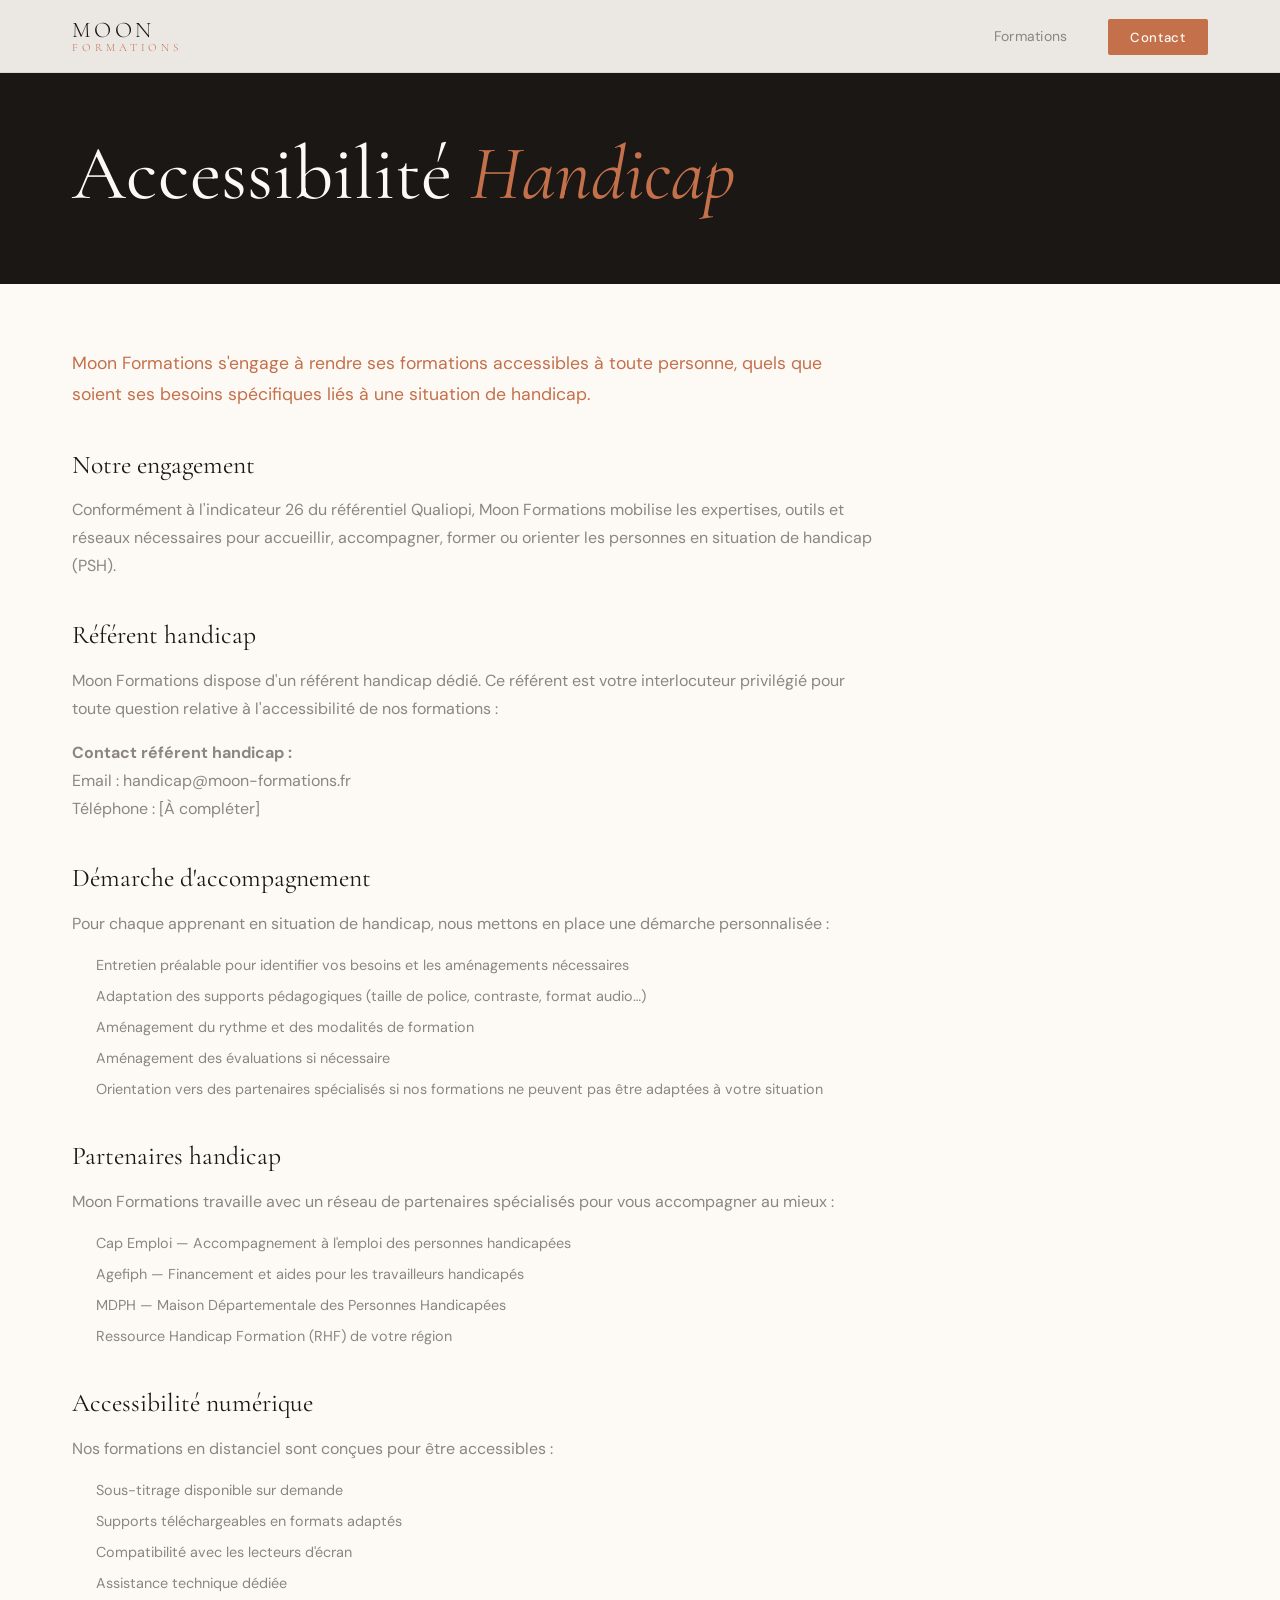
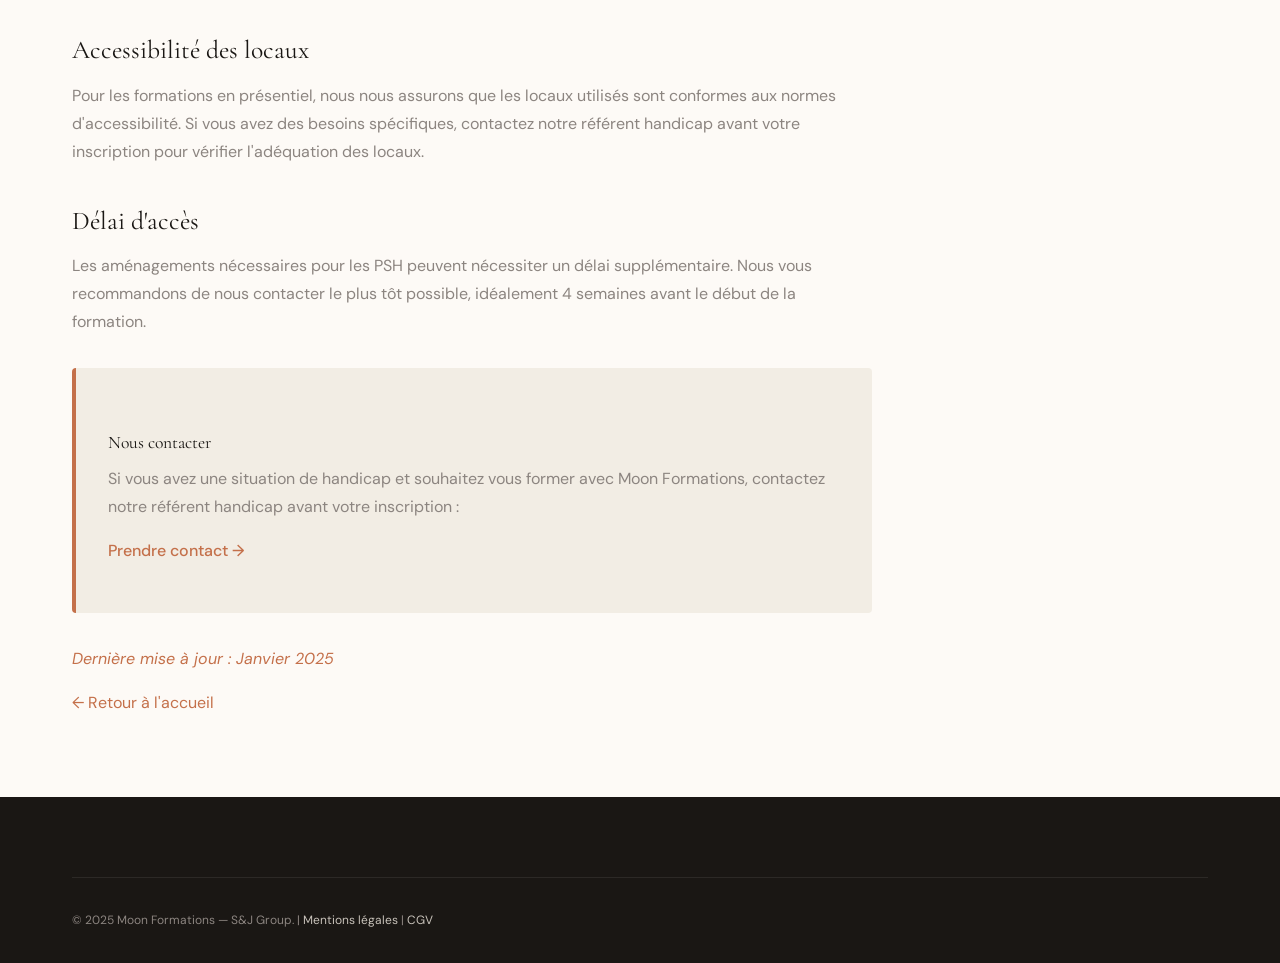
==== accessibilite.html @ 765ee3ae "Add files via upload" ====
<!DOCTYPE html>
<html lang="fr">
<head>
  <meta charset="UTF-8">
  <meta name="viewport" content="width=device-width, initial-scale=1.0">
  <title>Accessibilité Handicap — Moon Formations</title>
  <link rel="preconnect" href="https://fonts.googleapis.com">
  <link rel="preconnect" href="https://fonts.gstatic.com" crossorigin>
  <link href="https://fonts.googleapis.com/css2?family=Cormorant+Garamond:ital,wght@0,300;0,400;0,500;0,600;1,300;1,400&family=DM+Sans:wght@300;400;500&display=swap" rel="stylesheet">
  <link rel="stylesheet" href="styles.css">
</head>
<body>
  <nav class="navbar" id="navbar">
    <div class="nav-container">
      <a href="index.html" class="nav-logo"><span class="logo-moon">MOON</span><span class="logo-formations">FORMATIONS</span></a>
      <ul class="nav-menu"><li><a href="catalogue.html" class="nav-link">Formations</a></li><li><a href="contact.html" class="nav-cta">Contact</a></li></ul>
    </div>
  </nav>
  <section class="legal-hero"><div class="container"><h1 style="color:var(--blanc);">Accessibilité <em>Handicap</em></h1></div></section>
  <div class="container"><div class="legal-content">
    <p style="font-size:1.1rem; color:var(--terracotta); margin-bottom:2rem;">Moon Formations s'engage à rendre ses formations accessibles à toute personne, quels que soient ses besoins spécifiques liés à une situation de handicap.</p>

    <h2>Notre engagement</h2>
    <p>Conformément à l'indicateur 26 du référentiel Qualiopi, Moon Formations mobilise les expertises, outils et réseaux nécessaires pour accueillir, accompagner, former ou orienter les personnes en situation de handicap (PSH).</p>

    <h2>Référent handicap</h2>
    <p>Moon Formations dispose d'un référent handicap dédié. Ce référent est votre interlocuteur privilégié pour toute question relative à l'accessibilité de nos formations :</p>
    <p><strong>Contact référent handicap :</strong><br>Email : handicap@moon-formations.fr<br>Téléphone : [À compléter]</p>

    <h2>Démarche d'accompagnement</h2>
    <p>Pour chaque apprenant en situation de handicap, nous mettons en place une démarche personnalisée :</p>
    <ul>
      <li>Entretien préalable pour identifier vos besoins et les aménagements nécessaires</li>
      <li>Adaptation des supports pédagogiques (taille de police, contraste, format audio…)</li>
      <li>Aménagement du rythme et des modalités de formation</li>
      <li>Aménagement des évaluations si nécessaire</li>
      <li>Orientation vers des partenaires spécialisés si nos formations ne peuvent pas être adaptées à votre situation</li>
    </ul>

    <h2>Partenaires handicap</h2>
    <p>Moon Formations travaille avec un réseau de partenaires spécialisés pour vous accompagner au mieux :</p>
    <ul>
      <li>Cap Emploi — Accompagnement à l'emploi des personnes handicapées</li>
      <li>Agefiph — Financement et aides pour les travailleurs handicapés</li>
      <li>MDPH — Maison Départementale des Personnes Handicapées</li>
      <li>Ressource Handicap Formation (RHF) de votre région</li>
    </ul>

    <h2>Accessibilité numérique</h2>
    <p>Nos formations en distanciel sont conçues pour être accessibles :</p>
    <ul>
      <li>Sous-titrage disponible sur demande</li>
      <li>Supports téléchargeables en formats adaptés</li>
      <li>Compatibilité avec les lecteurs d'écran</li>
      <li>Assistance technique dédiée</li>
    </ul>

    <h2>Accessibilité des locaux</h2>
    <p>Pour les formations en présentiel, nous nous assurons que les locaux utilisés sont conformes aux normes d'accessibilité. Si vous avez des besoins spécifiques, contactez notre référent handicap avant votre inscription pour vérifier l'adéquation des locaux.</p>

    <h2>Délai d'accès</h2>
    <p>Les aménagements nécessaires pour les PSH peuvent nécessiter un délai supplémentaire. Nous vous recommandons de nous contacter le plus tôt possible, idéalement 4 semaines avant le début de la formation.</p>

    <div style="background:var(--beige); padding:2rem; border-radius:4px; margin-top:2rem; border-left:4px solid var(--terracotta);">
      <h3 style="font-size:1.1rem; margin-bottom:0.75rem;">Nous contacter</h3>
      <p>Si vous avez une situation de handicap et souhaitez vous former avec Moon Formations, contactez notre référent handicap avant votre inscription :</p>
      <p style="margin-top:1rem;"><a href="contact.html" style="color:var(--terracotta); font-weight:500;">Prendre contact →</a></p>
    </div>

    <p style="margin-top:2rem;"><em>Dernière mise à jour : Janvier 2025</em></p>
    <p><a href="index.html" style="color:var(--terracotta)">← Retour à l'accueil</a></p>
  </div></div>
  <footer class="footer"><div class="container"><div class="footer-bottom"><p>© 2025 Moon Formations — S&J Group. | <a href="mentions-legales.html" style="color:var(--gris-light)">Mentions légales</a> | <a href="cgv.html" style="color:var(--gris-light)">CGV</a></p></div></div></footer>
  <script src="script.js"></script>
</body>
</html>
---- styles.css ----
/* =============================================
   MOON FORMATIONS — STYLESHEET
   Aesthetic: Japandi Premium · Terracotta × Beige × Noir
   ============================================= */

:root {
  --terracotta: #C4704A;
  --terracotta-light: #D68B68;
  --terracotta-dark: #A85835;
  --beige: #F2EDE4;
  --beige-warm: #EDE5D8;
  --beige-dark: #D9CFBE;
  --noir: #1A1714;
  --noir-soft: #2D2926;
  --blanc: #FDFAF6;
  --gris: #8C8580;
  --gris-light: #C8C2BA;

  --font-display: 'Cormorant Garamond', Georgia, serif;
  --font-body: 'DM Sans', system-ui, sans-serif;

  --radius: 2px;
  --radius-lg: 4px;
  --transition: 0.3s cubic-bezier(0.4, 0, 0.2, 1);
  --shadow: 0 4px 24px rgba(26,23,20,0.08);
  --shadow-hover: 0 12px 40px rgba(26,23,20,0.16);
}

/* RESET */
*, *::before, *::after { box-sizing: border-box; margin: 0; padding: 0; }
html { scroll-behavior: smooth; font-size: 16px; }
body {
  font-family: var(--font-body);
  background: var(--blanc);
  color: var(--noir);
  line-height: 1.6;
  -webkit-font-smoothing: antialiased;
}
img { max-width: 100%; display: block; }
a { color: inherit; text-decoration: none; }
ul { list-style: none; }

/* TYPOGRAPHY */
h1, h2, h3, h4, h5 {
  font-family: var(--font-display);
  font-weight: 400;
  line-height: 1.2;
}
h1 { font-size: clamp(3rem, 6vw, 5.5rem); }
h2 { font-size: clamp(2.2rem, 4vw, 3.5rem); }
h3 { font-size: clamp(1.3rem, 2.5vw, 1.8rem); }
em { font-style: italic; color: var(--terracotta); }
p { color: var(--gris); line-height: 1.75; }

/* LAYOUT */
.container { max-width: 1200px; margin: 0 auto; padding: 0 2rem; }
.section { padding: 6rem 0; }
.section-dark { background: var(--noir); }
.section-dark p, .section-dark .stat-label, .section-dark .trust-label { color: var(--gris-light); }
.section-warm { background: var(--beige); }

/* SECTION HEADER */
.section-header { text-align: center; margin-bottom: 4rem; }
.section-header.light h2 { color: var(--blanc); }
.section-header.light .section-tag { color: var(--terracotta-light); border-color: var(--terracotta-dark); }
.section-header.light p { color: var(--gris-light); }
.section-tag {
  display: inline-block;
  font-family: var(--font-body);
  font-size: 0.75rem;
  font-weight: 500;
  letter-spacing: 0.15em;
  text-transform: uppercase;
  color: var(--terracotta);
  border: 1px solid var(--terracotta);
  padding: 0.3rem 0.8rem;
  margin-bottom: 1.2rem;
  border-radius: var(--radius);
}
.section-header h2 { margin-bottom: 1rem; }
.section-header p { max-width: 600px; margin: 0 auto; font-size: 1.1rem; }

/* BUTTONS */
.btn {
  display: inline-flex; align-items: center; gap: 0.5rem;
  font-family: var(--font-body); font-size: 0.9rem; font-weight: 500;
  letter-spacing: 0.05em; padding: 0.85rem 2rem;
  border-radius: var(--radius); cursor: pointer;
  transition: var(--transition); border: 1px solid transparent;
  text-decoration: none;
}
.btn-primary {
  background: var(--terracotta); color: var(--blanc);
  border-color: var(--terracotta);
}
.btn-primary:hover { background: var(--terracotta-dark); border-color: var(--terracotta-dark); transform: translateY(-1px); box-shadow: var(--shadow-hover); }
.btn-secondary {
  background: transparent; color: var(--noir);
  border-color: var(--noir);
}
.btn-secondary:hover { background: var(--noir); color: var(--blanc); }
.btn-outline-light {
  background: transparent; color: var(--blanc);
  border-color: rgba(255,255,255,0.4);
}
.btn-outline-light:hover { background: var(--blanc); color: var(--noir); }
.btn-ghost {
  background: transparent; color: var(--blanc);
  border-color: rgba(255,255,255,0.3);
}
.btn-ghost:hover { border-color: var(--blanc); }
.btn-lg { padding: 1.1rem 2.5rem; font-size: 1rem; }

/* ===== NAVBAR ===== */
.navbar {
  position: fixed; top: 0; left: 0; right: 0; z-index: 1000;
  background: rgba(253,250,246,0.92); backdrop-filter: blur(12px);
  border-bottom: 1px solid rgba(26,23,20,0.08);
  transition: var(--transition);
}
.navbar.scrolled { box-shadow: var(--shadow); }
.nav-container {
  max-width: 1200px; margin: 0 auto; padding: 0 2rem;
  display: flex; align-items: center; justify-content: space-between;
  height: 72px;
}
.nav-logo { display: flex; flex-direction: column; line-height: 1.1; }
.logo-moon { font-family: var(--font-display); font-size: 1.4rem; font-weight: 300; letter-spacing: 0.15em; color: var(--noir); }
.logo-formations { font-family: var(--font-display); font-size: 0.7rem; font-weight: 300; letter-spacing: 0.35em; color: var(--terracotta); }
.logo-group { font-size: 0.6rem; letter-spacing: 0.2em; color: var(--gris); margin-top: 1px; }
.nav-menu { display: flex; align-items: center; gap: 2.5rem; }
.nav-link { font-size: 0.875rem; font-weight: 400; color: var(--gris); transition: var(--transition); letter-spacing: 0.02em; }
.nav-link:hover { color: var(--noir); }
.nav-cta {
  font-size: 0.825rem; font-weight: 500; letter-spacing: 0.05em;
  padding: 0.6rem 1.4rem; background: var(--terracotta);
  color: var(--blanc) !important; border-radius: var(--radius); transition: var(--transition);
}
.nav-cta:hover { background: var(--terracotta-dark); }
.nav-toggle { display: none; flex-direction: column; gap: 5px; background: none; border: none; cursor: pointer; padding: 4px; }
.nav-toggle span { width: 22px; height: 1.5px; background: var(--noir); transition: var(--transition); display: block; }

/* ===== HERO ===== */
.hero {
  min-height: 100vh; display: flex; align-items: center;
  padding-top: 72px; position: relative; overflow: hidden;
  background: var(--blanc);
}
.hero-bg { position: absolute; inset: 0; overflow: hidden; }
.hero-grain {
  position: absolute; inset: 0;
  background-image: url("data:image/svg+xml,%3Csvg viewBox='0 0 256 256' xmlns='http://www.w3.org/2000/svg'%3E%3Cfilter id='noise'%3E%3CfeTurbulence type='fractalNoise' baseFrequency='0.9' numOctaves='4' stitchTiles='stitch'/%3E%3C/filter%3E%3Crect width='100%25' height='100%25' filter='url(%23noise)' opacity='0.03'/%3E%3C/svg%3E");
  opacity: 0.4;
}
.hero-circle {
  position: absolute; border-radius: 50%;
  background: radial-gradient(circle, rgba(196,112,74,0.08) 0%, transparent 70%);
}
.hero-circle-1 { width: 600px; height: 600px; right: -100px; top: -100px; }
.hero-circle-2 { width: 400px; height: 400px; left: -150px; bottom: 0; }
.hero > .container, .hero-content { position: relative; z-index: 1; }
.hero {
  display: grid; grid-template-columns: 1fr 1fr;
  gap: 4rem; align-items: center;
  max-width: 1200px; margin: 0 auto; padding: 8rem 2rem 5rem;
}
.hero-badge {
  display: inline-flex; align-items: center; gap: 0.6rem;
  font-size: 0.8rem; color: var(--gris); letter-spacing: 0.05em;
  margin-bottom: 1.5rem;
}
.badge-dot { width: 6px; height: 6px; background: var(--terracotta); border-radius: 50%; flex-shrink: 0; }
.hero-title { margin-bottom: 1.5rem; }
.hero-subtitle { font-size: 1.1rem; max-width: 480px; margin-bottom: 2.5rem; }
.hero-actions { display: flex; gap: 1rem; flex-wrap: wrap; margin-bottom: 3rem; }
.hero-stats { display: flex; align-items: center; gap: 2rem; }
.stat-number { display: block; font-family: var(--font-display); font-size: 2rem; color: var(--noir); }
.stat-label { font-size: 0.75rem; color: var(--gris); letter-spacing: 0.05em; }
.stat-divider { width: 1px; height: 40px; background: var(--beige-dark); }
.hero-visual { position: relative; display: flex; justify-content: center; }
.hero-card-stack { position: relative; width: 360px; height: 360px; }
.hcard {
  position: absolute; background: var(--blanc);
  border: 1px solid var(--beige-dark); border-radius: 8px;
  padding: 1.5rem; display: flex; align-items: center; gap: 1rem;
  box-shadow: var(--shadow); width: 280px;
  transition: var(--transition);
}
.hcard:hover { box-shadow: var(--shadow-hover); transform: translateY(-2px); }
.hcard-1 { top: 0; left: 20px; transform: rotate(-2deg); }
.hcard-2 { top: 110px; left: 60px; z-index: 2; transform: rotate(0.5deg); }
.hcard-3 { top: 220px; left: 30px; transform: rotate(1.5deg); }
.hcard-icon { font-size: 1.8rem; color: var(--terracotta); flex-shrink: 0; width: 40px; text-align: center; }
.hcard-text strong { display: block; font-size: 0.9rem; color: var(--noir); margin-bottom: 0.2rem; }
.hcard-text span { font-size: 0.75rem; color: var(--gris); }

/* ===== TRUST BAR ===== */
.trust-bar { background: var(--beige); padding: 1.5rem 0; border-top: 1px solid var(--beige-dark); border-bottom: 1px solid var(--beige-dark); }
.trust-bar .container { display: flex; align-items: center; gap: 2rem; justify-content: space-between; flex-wrap: wrap; }
.trust-label { font-size: 0.75rem; letter-spacing: 0.1em; text-transform: uppercase; color: var(--gris); white-space: nowrap; }
.trust-items { display: flex; gap: 1rem; flex-wrap: wrap; align-items: center; font-size: 0.85rem; color: var(--noir-soft); }
.trust-items span:not([class]) { opacity: 0.3; }
.qualiopi-badge { flex-shrink: 0; }
.qb-inner {
  display: flex; align-items: center; gap: 0.5rem;
  border: 1px solid var(--terracotta); padding: 0.4rem 1rem;
  border-radius: var(--radius); font-size: 0.8rem; color: var(--terracotta);
}
.qb-icon { font-size: 0.6rem; }

/* ===== WHY ===== */
.why-grid { display: grid; grid-template-columns: repeat(auto-fit, minmax(240px, 1fr)); gap: 2rem; }
.why-card {
  padding: 2.5rem; border: 1px solid var(--beige-dark); border-radius: var(--radius-lg);
  background: var(--blanc); transition: var(--transition); position: relative;
}
.why-card:hover { border-color: var(--terracotta); box-shadow: var(--shadow); transform: translateY(-2px); }
.why-number { font-family: var(--font-display); font-size: 3rem; color: var(--beige-dark); line-height: 1; margin-bottom: 1rem; }
.why-card h3 { font-size: 1.2rem; margin-bottom: 0.8rem; color: var(--noir); }
.why-card p { font-size: 0.9rem; }

/* ===== DOMAINS ===== */
.domains-grid { display: grid; grid-template-columns: repeat(auto-fit, minmax(300px, 1fr)); gap: 1.5rem; margin-bottom: 3rem; }
.domain-card {
  padding: 2.5rem; border: 1px solid rgba(255,255,255,0.08);
  border-radius: var(--radius-lg); transition: var(--transition);
  display: block; cursor: pointer;
}
.domain-card:hover { background: rgba(255,255,255,0.05); border-color: var(--terracotta); transform: translateY(-2px); }
.domain-icon { font-size: 2rem; color: var(--terracotta); margin-bottom: 1rem; display: block; }
.domain-card h3 { color: var(--blanc); font-size: 1.3rem; margin-bottom: 0.8rem; }
.domain-card p { color: var(--gris-light); font-size: 0.875rem; margin-bottom: 1rem; }
.domain-count { font-size: 0.75rem; color: var(--terracotta-light); letter-spacing: 0.05em; }
.domains-cta { text-align: center; }

/* ===== FEATURED ===== */
.featured-grid { display: grid; grid-template-columns: repeat(auto-fit, minmax(320px, 1fr)); gap: 1.5rem; }
.featured-card {
  padding: 2rem; border: 1px solid var(--beige-dark); border-radius: var(--radius-lg);
  background: var(--blanc); transition: var(--transition);
  display: flex; flex-direction: column; gap: 0.75rem;
}
.featured-card:hover { border-color: var(--terracotta); box-shadow: var(--shadow-hover); transform: translateY(-2px); }
.fc-tag { font-size: 0.7rem; letter-spacing: 0.12em; text-transform: uppercase; color: var(--terracotta); font-weight: 500; }
.featured-card h3 { font-size: 1.25rem; color: var(--noir); }
.featured-card p { font-size: 0.875rem; flex: 1; }
.fc-meta { display: flex; gap: 1rem; font-size: 0.75rem; color: var(--gris); }
.fc-meta span::before { content: '· '; color: var(--beige-dark); }
.fc-meta span:first-child::before { content: ''; }
.fc-link { font-size: 0.85rem; color: var(--terracotta); font-weight: 500; transition: var(--transition); }
.fc-link:hover { color: var(--terracotta-dark); }

/* ===== FUNDING ===== */
.funding-inner { display: grid; grid-template-columns: 1fr 1fr; gap: 5rem; align-items: center; }
.funding-text .section-tag { margin-bottom: 1rem; }
.funding-text h2 { margin-bottom: 1.5rem; }
.funding-text p { margin-bottom: 2rem; }
.funding-list { margin-bottom: 2.5rem; display: flex; flex-direction: column; gap: 0.8rem; }
.funding-list li { display: flex; align-items: center; gap: 0.8rem; font-size: 0.9rem; color: var(--noir); }
.fl-check { color: var(--terracotta); font-weight: 700; flex-shrink: 0; }
.funding-visual { display: flex; flex-direction: column; gap: 1rem; }
.fv-card {
  padding: 1.5rem 2rem; border: 1px solid var(--beige-dark);
  border-radius: var(--radius-lg); background: var(--blanc);
  display: grid; grid-template-columns: 64px 1fr;
  align-items: center; gap: 1.5rem; transition: var(--transition);
}
.fv-card:hover { border-color: var(--terracotta); box-shadow: var(--shadow); }
.fv-logo {
  font-family: var(--font-display); font-size: 1.1rem; font-weight: 600;
  color: var(--terracotta); border: 2px solid var(--terracotta);
  border-radius: 4px; padding: 0.4rem 0.6rem; text-align: center;
  letter-spacing: 0.05em;
}
.fv-card p { font-size: 0.875rem; color: var(--noir); margin-bottom: 0.2rem; }
.fv-card span { font-size: 0.75rem; color: var(--gris); }

/* ===== INDICATORS ===== */
.indicators-grid { display: grid; grid-template-columns: repeat(auto-fit, minmax(220px, 1fr)); gap: 2rem; }
.indicator-card {
  padding: 2.5rem; text-align: center; border: 1px solid var(--beige-dark);
  border-radius: var(--radius-lg); background: var(--blanc); transition: var(--transition);
}
.indicator-card:hover { border-color: var(--terracotta); box-shadow: var(--shadow); }
.ic-number { font-family: var(--font-display); font-size: 3.5rem; color: var(--terracotta); line-height: 1; margin-bottom: 0.5rem; }
.ic-label { font-size: 0.875rem; color: var(--gris); margin-bottom: 1.5rem; }
.ic-bar { height: 3px; background: var(--beige-dark); border-radius: 2px; overflow: hidden; }
.ic-fill { height: 100%; background: var(--terracotta); border-radius: 2px; transition: width 1.5s ease; }

/* ===== TESTIMONIALS ===== */
.testimonials-grid { display: grid; grid-template-columns: repeat(auto-fit, minmax(300px, 1fr)); gap: 1.5rem; }
.testi-card {
  padding: 2.5rem; border: 1px solid rgba(255,255,255,0.08);
  border-radius: var(--radius-lg); position: relative;
  transition: var(--transition);
}
.testi-card:hover { background: rgba(255,255,255,0.03); border-color: var(--terracotta); }
.testi-quote {
  font-family: var(--font-display); font-size: 4rem; color: var(--terracotta);
  line-height: 1; margin-bottom: 1rem; opacity: 0.6;
}
.testi-card p { color: var(--beige); font-size: 0.95rem; line-height: 1.7; margin-bottom: 2rem; }
.testi-author { display: flex; align-items: center; gap: 1rem; }
.testi-avatar {
  width: 40px; height: 40px; border-radius: 50%;
  background: var(--terracotta); color: var(--blanc);
  display: flex; align-items: center; justify-content: center;
  font-size: 0.75rem; font-weight: 500; flex-shrink: 0;
}
.testi-author strong { display: block; color: var(--blanc); font-size: 0.875rem; }
.testi-author span { font-size: 0.75rem; color: var(--gris-light); }

/* ===== CTA SECTION ===== */
.cta-section { background: var(--terracotta); padding: 6rem 0; }
.cta-inner { text-align: center; }
.cta-inner h2 { color: var(--blanc); margin-bottom: 1rem; }
.cta-inner em { color: rgba(255,255,255,0.8); }
.cta-inner p { color: rgba(255,255,255,0.75); margin-bottom: 2.5rem; font-size: 1.1rem; }
.cta-actions { display: flex; gap: 1rem; justify-content: center; flex-wrap: wrap; }
.cta-actions .btn-primary { background: var(--blanc); color: var(--terracotta); border-color: var(--blanc); }
.cta-actions .btn-primary:hover { background: var(--beige); }

/* ===== FOOTER ===== */
.footer { background: var(--noir); padding: 5rem 0 2rem; }
.footer-grid { display: grid; grid-template-columns: 2fr 1fr 1fr 1fr; gap: 3rem; margin-bottom: 3rem; }
.footer-brand p { font-size: 0.875rem; color: var(--gris-light); margin: 1rem 0 1.5rem; max-width: 280px; }
.footer-logo { margin-bottom: 0.5rem; }
.footer-logo .logo-moon { color: var(--blanc); }
.footer-qualiopi { font-size: 0.75rem; color: var(--terracotta); letter-spacing: 0.1em; }
.footer-col h4 { color: var(--blanc); font-family: var(--font-body); font-size: 0.8rem; font-weight: 500; letter-spacing: 0.1em; text-transform: uppercase; margin-bottom: 1.5rem; }
.footer-col ul { display: flex; flex-direction: column; gap: 0.75rem; }
.footer-col a { font-size: 0.875rem; color: var(--gris-light); transition: var(--transition); }
.footer-col a:hover { color: var(--terracotta-light); }
.footer-bottom { border-top: 1px solid rgba(255,255,255,0.08); padding-top: 2rem; display: flex; gap: 2rem; flex-wrap: wrap; }
.footer-bottom p { font-size: 0.75rem; color: var(--gris); }

/* =============================================
   CATALOGUE PAGE
   ============================================= */
.catalogue-hero { padding: 8rem 0 4rem; background: var(--noir); }
.catalogue-hero h1 { color: var(--blanc); }
.catalogue-hero p { color: var(--gris-light); max-width: 600px; margin-top: 1rem; }
.catalogue-layout { display: grid; grid-template-columns: 280px 1fr; gap: 3rem; padding: 4rem 0; }
.filters-panel { position: sticky; top: 100px; height: fit-content; }
.filter-group { margin-bottom: 2rem; }
.filter-group h4 { font-family: var(--font-body); font-size: 0.75rem; font-weight: 500; letter-spacing: 0.12em; text-transform: uppercase; color: var(--gris); margin-bottom: 1rem; }
.filter-search {
  width: 100%; padding: 0.75rem 1rem; border: 1px solid var(--beige-dark);
  border-radius: var(--radius); font-family: var(--font-body); font-size: 0.875rem;
  background: var(--blanc); color: var(--noir); outline: none;
  transition: var(--transition);
}
.filter-search:focus { border-color: var(--terracotta); }
.filter-options { display: flex; flex-direction: column; gap: 0.5rem; }
.filter-option {
  display: flex; align-items: center; gap: 0.75rem;
  padding: 0.5rem 0.75rem; border-radius: var(--radius);
  cursor: pointer; transition: var(--transition); font-size: 0.875rem;
}
.filter-option:hover, .filter-option.active { background: var(--beige); color: var(--terracotta); }
.filter-option input { accent-color: var(--terracotta); }
.filter-count { margin-left: auto; font-size: 0.75rem; color: var(--gris); }
.catalogue-header { display: flex; align-items: center; justify-content: space-between; margin-bottom: 2rem; flex-wrap: wrap; gap: 1rem; }
.catalogue-count { font-size: 0.875rem; color: var(--gris); }
.catalogue-sort { padding: 0.6rem 1rem; border: 1px solid var(--beige-dark); border-radius: var(--radius); font-family: var(--font-body); font-size: 0.875rem; background: var(--blanc); outline: none; cursor: pointer; }
.formations-grid { display: grid; grid-template-columns: repeat(auto-fill, minmax(300px, 1fr)); gap: 1.5rem; }
.formation-card {
  border: 1px solid var(--beige-dark); border-radius: var(--radius-lg);
  padding: 2rem; background: var(--blanc); transition: var(--transition);
  display: flex; flex-direction: column; gap: 0.75rem;
  cursor: pointer;
}
.formation-card:hover { border-color: var(--terracotta); box-shadow: var(--shadow-hover); transform: translateY(-2px); }
.formation-card.hidden { display: none; }
.card-category { font-size: 0.7rem; letter-spacing: 0.12em; text-transform: uppercase; color: var(--terracotta); font-weight: 500; }
.card-title { font-family: var(--font-display); font-size: 1.3rem; color: var(--noir); }
.card-description { font-size: 0.85rem; color: var(--gris); flex: 1; }
.card-meta { display: flex; gap: 1rem; font-size: 0.75rem; color: var(--gris); flex-wrap: wrap; }
.card-meta-item { display: flex; align-items: center; gap: 0.3rem; }
.card-actions { display: flex; gap: 0.75rem; margin-top: 0.5rem; }
.card-btn-primary { flex: 1; text-align: center; padding: 0.6rem; background: var(--terracotta); color: var(--blanc); border-radius: var(--radius); font-size: 0.8rem; font-weight: 500; transition: var(--transition); }
.card-btn-primary:hover { background: var(--terracotta-dark); }
.card-btn-secondary { padding: 0.6rem 1rem; border: 1px solid var(--beige-dark); border-radius: var(--radius); font-size: 0.8rem; color: var(--gris); transition: var(--transition); }
.card-btn-secondary:hover { border-color: var(--noir); color: var(--noir); }

/* =============================================
   FORMATION DETAIL PAGE
   ============================================= */
.formation-hero { padding: 8rem 0 4rem; background: var(--noir); }
.formation-breadcrumb { display: flex; gap: 0.5rem; font-size: 0.8rem; color: var(--gris-light); margin-bottom: 1.5rem; }
.formation-breadcrumb a:hover { color: var(--terracotta-light); }
.formation-hero h1 { color: var(--blanc); font-size: clamp(2rem, 4vw, 3rem); margin-bottom: 1rem; }
.formation-hero-meta { display: flex; gap: 2rem; flex-wrap: wrap; margin-top: 1.5rem; }
.fhm-item { display: flex; flex-direction: column; gap: 0.2rem; }
.fhm-label { font-size: 0.7rem; letter-spacing: 0.1em; text-transform: uppercase; color: var(--gris); }
.fhm-value { font-size: 0.95rem; color: var(--blanc); }
.formation-layout { display: grid; grid-template-columns: 1fr 340px; gap: 4rem; padding: 4rem 0; }
.formation-main > * + * { margin-top: 3rem; }
.formation-section h2 { font-size: 1.8rem; margin-bottom: 1.5rem; }
.formation-list { display: flex; flex-direction: column; gap: 0.75rem; }
.formation-list li { display: flex; gap: 0.75rem; font-size: 0.9rem; color: var(--gris); }
.formation-list li::before { content: '→'; color: var(--terracotta); flex-shrink: 0; font-weight: 600; }
.program-module { border: 1px solid var(--beige-dark); border-radius: var(--radius-lg); overflow: hidden; margin-bottom: 1rem; }
.pm-header { padding: 1.2rem 1.5rem; display: flex; justify-content: space-between; align-items: center; cursor: pointer; background: var(--blanc); transition: var(--transition); }
.pm-header:hover { background: var(--beige); }
.pm-header h4 { font-size: 1rem; color: var(--noir); }
.pm-toggle { font-size: 1.2rem; color: var(--terracotta); transition: var(--transition); }
.pm-content { padding: 1.5rem; border-top: 1px solid var(--beige-dark); display: none; }
.pm-content.open { display: block; }
.formation-sidebar { position: sticky; top: 100px; height: fit-content; display: flex; flex-direction: column; gap: 1.5rem; }
.sidebar-card { border: 1px solid var(--beige-dark); border-radius: var(--radius-lg); padding: 2rem; background: var(--blanc); }
.sidebar-card h3 { font-size: 1.1rem; margin-bottom: 1.5rem; }
.sidebar-price { font-family: var(--font-display); font-size: 2.5rem; color: var(--terracotta); margin-bottom: 0.5rem; }
.sidebar-price-note { font-size: 0.8rem; color: var(--gris); margin-bottom: 1.5rem; }
.sidebar-details { display: flex; flex-direction: column; gap: 0.75rem; margin-bottom: 2rem; }
.sd-item { display: flex; justify-content: space-between; font-size: 0.875rem; border-bottom: 1px solid var(--beige-dark); padding-bottom: 0.75rem; }
.sd-label { color: var(--gris); }
.sd-value { color: var(--noir); font-weight: 500; }
.sidebar-card .btn { width: 100%; justify-content: center; margin-bottom: 0.75rem; }
.handicap-note { font-size: 0.8rem; color: var(--gris); display: flex; gap: 0.5rem; padding: 0.75rem; background: var(--beige); border-radius: var(--radius); }

/* =============================================
   CONTACT PAGE
   ============================================= */
.contact-section { padding: 8rem 0; }
.contact-grid { display: grid; grid-template-columns: 1fr 1fr; gap: 5rem; align-items: start; }
.contact-info h2 { margin-bottom: 1.5rem; }
.contact-info p { margin-bottom: 2rem; }
.contact-details { display: flex; flex-direction: column; gap: 1.5rem; }
.contact-detail { display: flex; gap: 1rem; align-items: flex-start; }
.cd-icon { width: 36px; height: 36px; background: var(--beige); border-radius: var(--radius); display: flex; align-items: center; justify-content: center; flex-shrink: 0; font-size: 0.9rem; }
.cd-text strong { display: block; font-size: 0.8rem; letter-spacing: 0.08em; text-transform: uppercase; color: var(--gris); margin-bottom: 0.2rem; }
.cd-text span { color: var(--noir); }
.contact-form { background: var(--blanc); }
.form-group { margin-bottom: 1.5rem; }
.form-row { display: grid; grid-template-columns: 1fr 1fr; gap: 1rem; }
.form-label { display: block; font-size: 0.8rem; letter-spacing: 0.08em; text-transform: uppercase; color: var(--gris); margin-bottom: 0.5rem; }
.form-input, .form-textarea, .form-select {
  width: 100%; padding: 0.85rem 1rem; border: 1px solid var(--beige-dark);
  border-radius: var(--radius); font-family: var(--font-body); font-size: 0.9rem;
  background: var(--blanc); color: var(--noir); outline: none; transition: var(--transition);
}
.form-textarea { resize: vertical; min-height: 140px; }
.form-input:focus, .form-textarea:focus, .form-select:focus { border-color: var(--terracotta); box-shadow: 0 0 0 3px rgba(196,112,74,0.1); }
.form-submit { width: 100%; }
.rdv-section { padding: 4rem 0; background: var(--beige); }

/* =============================================
   QUALITE PAGE
   ============================================= */
.qualite-hero { padding: 8rem 0 4rem; background: var(--noir); }
.qualite-hero h1 { color: var(--blanc); }
.qualite-hero p { color: var(--gris-light); max-width: 600px; margin-top: 1rem; }
.qualiopi-main { padding: 5rem 0; }
.qualiopi-intro { display: grid; grid-template-columns: 1fr 1fr; gap: 5rem; align-items: center; margin-bottom: 5rem; }
.qualiopi-intro h2 { margin-bottom: 1.5rem; }
.qualiopi-intro p { margin-bottom: 1rem; }
.qualiopi-cert {
  background: var(--noir); color: var(--blanc); padding: 3rem;
  border-radius: var(--radius-lg); text-align: center;
}
.qc-logo { font-family: var(--font-display); font-size: 3rem; color: var(--terracotta); margin-bottom: 1rem; }
.qc-title { font-size: 1.2rem; margin-bottom: 0.5rem; }
.qc-subtitle { font-size: 0.85rem; color: var(--gris-light); margin-bottom: 2rem; }
.qc-badge { display: inline-block; padding: 0.5rem 1.5rem; border: 1px solid var(--terracotta); color: var(--terracotta); font-size: 0.8rem; letter-spacing: 0.1em; border-radius: var(--radius); }
.criteres-grid { display: grid; grid-template-columns: repeat(auto-fill, minmax(320px, 1fr)); gap: 1.5rem; }
.critere-card { padding: 2rem; border: 1px solid var(--beige-dark); border-radius: var(--radius-lg); }
.critere-num { font-family: var(--font-display); font-size: 2.5rem; color: var(--terracotta); margin-bottom: 0.5rem; }
.critere-card h3 { font-size: 1.1rem; margin-bottom: 0.75rem; }
.critere-card p { font-size: 0.875rem; }
.amelioration { padding: 5rem 0; background: var(--beige); }
.amelioration-grid { display: grid; grid-template-columns: repeat(auto-fit, minmax(220px, 1fr)); gap: 2rem; }
.am-card { text-align: center; padding: 2rem; }
.am-icon { font-size: 2rem; margin-bottom: 1rem; color: var(--terracotta); }
.am-card h4 { margin-bottom: 0.5rem; }
.am-card p { font-size: 0.875rem; }

/* =============================================
   A PROPOS PAGE
   ============================================= */
.apropos-hero { padding: 8rem 0 4rem; background: var(--noir); }
.apropos-hero h1 { color: var(--blanc); }
.apropos-hero p { color: var(--gris-light); max-width: 600px; margin-top: 1rem; }
.apropos-main { padding: 5rem 0; }
.apropos-grid { display: grid; grid-template-columns: 1fr 1fr; gap: 5rem; align-items: center; margin-bottom: 5rem; }
.apropos-grid h2 { margin-bottom: 1.5rem; }
.apropos-grid p { margin-bottom: 1rem; }
.values-grid { display: grid; grid-template-columns: repeat(auto-fit, minmax(240px, 1fr)); gap: 2rem; margin-top: 4rem; }
.value-card { padding: 2rem; border: 1px solid var(--beige-dark); border-radius: var(--radius-lg); }
.value-icon { font-size: 1.5rem; margin-bottom: 1rem; color: var(--terracotta); }
.value-card h4 { margin-bottom: 0.5rem; font-size: 1.1rem; }
.value-card p { font-size: 0.875rem; }
.pedagogie { padding: 5rem 0; background: var(--beige); }
.pedagogie-steps { display: grid; grid-template-columns: repeat(auto-fit, minmax(200px, 1fr)); gap: 2rem; margin-top: 3rem; }
.pstep { position: relative; padding: 2rem; text-align: center; }
.pstep-num { font-family: var(--font-display); font-size: 3rem; color: var(--terracotta); opacity: 0.3; }
.pstep h4 { margin-bottom: 0.5rem; }
.pstep p { font-size: 0.875rem; }

/* =============================================
   FINANCEMENT PAGE  
   ============================================= */
.financement-hero { padding: 8rem 0 4rem; background: var(--noir); }
.financement-hero h1 { color: var(--blanc); }
.financement-hero p { color: var(--gris-light); max-width: 600px; margin-top: 1rem; }
.financement-main { padding: 5rem 0; }
.financement-options { display: grid; grid-template-columns: repeat(auto-fit, minmax(320px, 1fr)); gap: 2rem; margin-bottom: 5rem; }
.fo-card { padding: 3rem; border: 1px solid var(--beige-dark); border-radius: var(--radius-lg); }
.fo-logo { font-family: var(--font-display); font-size: 2rem; color: var(--terracotta); border: 2px solid var(--terracotta); display: inline-block; padding: 0.5rem 1rem; border-radius: 4px; margin-bottom: 1.5rem; }
.fo-card h3 { margin-bottom: 1rem; }
.fo-card p { margin-bottom: 1.5rem; font-size: 0.875rem; }
.fo-list { display: flex; flex-direction: column; gap: 0.5rem; }
.fo-list li { display: flex; gap: 0.5rem; font-size: 0.85rem; color: var(--gris); }
.fo-list li::before { content: '→'; color: var(--terracotta); flex-shrink: 0; }
.opco-accompagnement { padding: 5rem 0; background: var(--beige); }
.opco-steps { display: grid; grid-template-columns: repeat(auto-fit, minmax(200px, 1fr)); gap: 2rem; margin-top: 3rem; }
.opco-step { text-align: center; padding: 2rem; }
.opco-num { width: 48px; height: 48px; background: var(--terracotta); color: var(--blanc); border-radius: 50%; display: flex; align-items: center; justify-content: center; font-family: var(--font-display); font-size: 1.2rem; margin: 0 auto 1rem; }
.opco-step h4 { margin-bottom: 0.5rem; }
.opco-step p { font-size: 0.875rem; }

/* =============================================
   ENTREPRISES PAGE
   ============================================= */
.entreprises-hero { padding: 8rem 0 4rem; background: var(--noir); }
.entreprises-hero h1 { color: var(--blanc); }
.entreprises-main { padding: 5rem 0; }
.intra-section { display: grid; grid-template-columns: 1fr 1fr; gap: 5rem; align-items: center; margin-bottom: 5rem; }
.intra-section h2 { margin-bottom: 1.5rem; }
.intra-section p { margin-bottom: 1rem; }
.process-steps { display: grid; grid-template-columns: repeat(auto-fit, minmax(220px, 1fr)); gap: 2rem; margin-top: 4rem; padding: 4rem 0; background: var(--beige); border-radius: var(--radius-lg); padding: 3rem; }
.process-step { text-align: center; }
.ps-num { width: 40px; height: 40px; background: var(--terracotta); color: var(--blanc); border-radius: 50%; display: flex; align-items: center; justify-content: center; font-size: 0.9rem; margin: 0 auto 1rem; font-weight: 500; }
.process-step h4 { margin-bottom: 0.5rem; font-size: 1rem; }
.process-step p { font-size: 0.85rem; }

/* =============================================
   MENTIONS LEGALES, CGV, etc.
   ============================================= */
.legal-hero { padding: 8rem 0 4rem; background: var(--noir); }
.legal-hero h1 { color: var(--blanc); }
.legal-content { padding: 4rem 0; max-width: 800px; }
.legal-content h2 { font-size: 1.6rem; margin: 2.5rem 0 1rem; }
.legal-content h3 { font-size: 1.2rem; margin: 2rem 0 0.75rem; }
.legal-content p { margin-bottom: 1rem; }
.legal-content ul { margin: 1rem 0 1rem 1.5rem; }
.legal-content li { margin-bottom: 0.5rem; font-size: 0.9rem; color: var(--gris); }

/* =============================================
   RESPONSIVE
   ============================================= */
@media (max-width: 1024px) {
  .hero { grid-template-columns: 1fr; text-align: center; }
  .hero-visual { display: none; }
  .hero-actions { justify-content: center; }
  .hero-stats { justify-content: center; }
  .hero-subtitle { margin: 0 auto 2.5rem; }
  .funding-inner { grid-template-columns: 1fr; }
  .footer-grid { grid-template-columns: 1fr 1fr; }
  .catalogue-layout { grid-template-columns: 1fr; }
  .filters-panel { position: static; }
  .filter-options { flex-direction: row; flex-wrap: wrap; }
  .formation-layout { grid-template-columns: 1fr; }
  .formation-sidebar { position: static; }
  .contact-grid { grid-template-columns: 1fr; }
  .qualiopi-intro { grid-template-columns: 1fr; }
  .apropos-grid { grid-template-columns: 1fr; }
  .intra-section { grid-template-columns: 1fr; }
}

@media (max-width: 768px) {
  .nav-menu { display: none; flex-direction: column; position: absolute; top: 72px; left: 0; right: 0; background: var(--blanc); padding: 2rem; border-bottom: 1px solid var(--beige-dark); gap: 1.5rem; }
  .nav-menu.open { display: flex; }
  .nav-toggle { display: flex; }
  .footer-grid { grid-template-columns: 1fr; }
  .trust-bar .container { flex-direction: column; align-items: flex-start; }
  .hero { padding: 6rem 2rem 4rem; }
  .hcard { width: 260px; }
  .form-row { grid-template-columns: 1fr; }
}

@media (max-width: 480px) {
  h1 { font-size: 2.5rem; }
  h2 { font-size: 2rem; }
  .section { padding: 4rem 0; }
  .hero-stats { flex-wrap: wrap; gap: 1.5rem; }
  .stat-divider { display: none; }
}

/* =============================================
   ANIMATIONS
   ============================================= */
@keyframes fadeUp {
  from { opacity: 0; transform: translateY(20px); }
  to { opacity: 1; transform: translateY(0); }
}
@keyframes fadeIn {
  from { opacity: 0; }
  to { opacity: 1; }
}
.animate-fadeup { animation: fadeUp 0.7s ease forwards; }
.animate-fadein { animation: fadeIn 0.5s ease forwards; }

/* Page load animations */
.hero-badge { animation: fadeUp 0.6s ease 0.1s both; }
.hero-title { animation: fadeUp 0.8s ease 0.2s both; }
.hero-subtitle { animation: fadeUp 0.8s ease 0.3s both; }
.hero-actions { animation: fadeUp 0.8s ease 0.4s both; }
.hero-stats { animation: fadeUp 0.8s ease 0.5s both; }
.hero-visual { animation: fadeIn 1s ease 0.6s both; }

/* Scroll reveal */
.reveal { opacity: 0; transform: translateY(30px); transition: opacity 0.7s ease, transform 0.7s ease; }
.reveal.visible { opacity: 1; transform: translateY(0); }

/* Active nav link */
.nav-link.active { color: var(--terracotta); }

/* ===== LOGO IMAGE ===== */
.nav-logo-img {
  height: 48px;
  width: auto;
  display: block;
  /* Logo is black on white bg — invert for dark navbar if needed */
  filter: none;
  transition: opacity 0.2s ease;
}
.nav-logo-img:hover { opacity: 0.8; }

.footer-logo-img {
  height: 52px;
  width: auto;
  display: block;
  filter: invert(1); /* Make white on dark footer */
  margin-bottom: 0.75rem;
  opacity: 0.9;
}
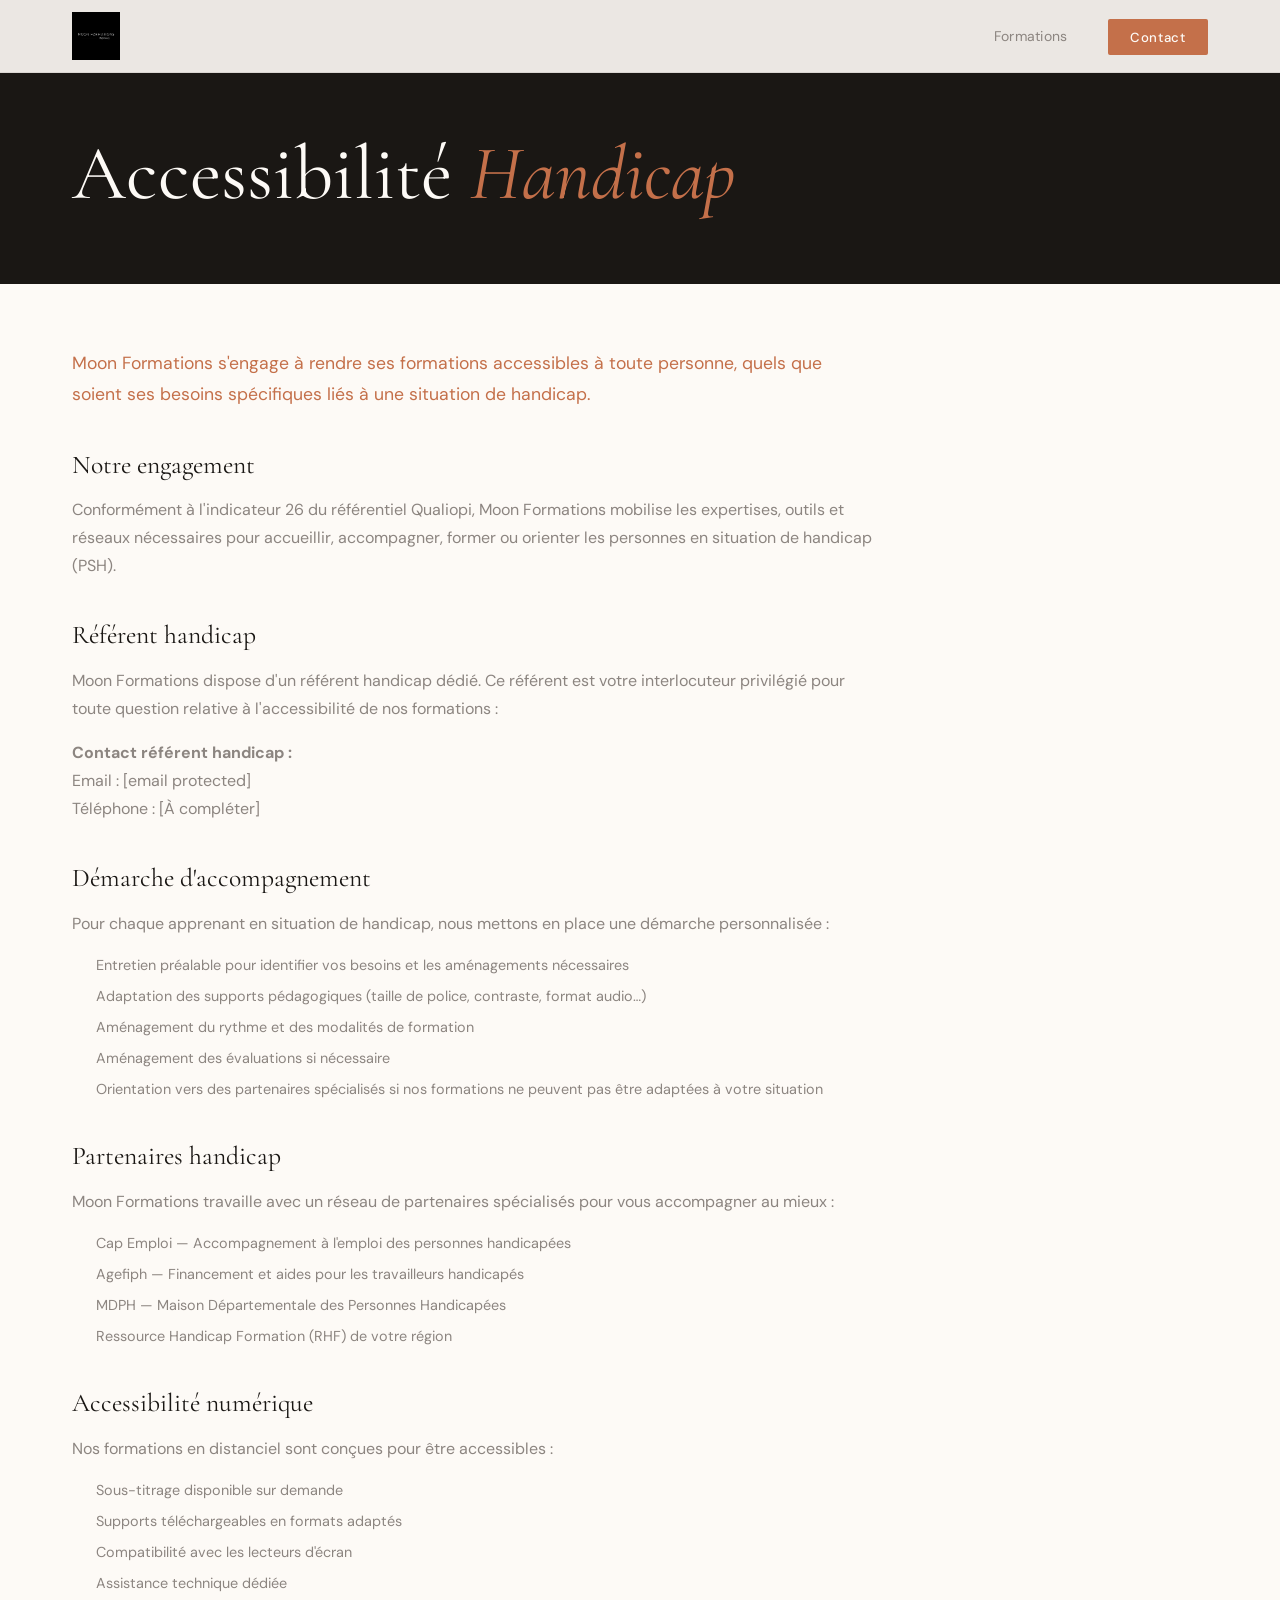
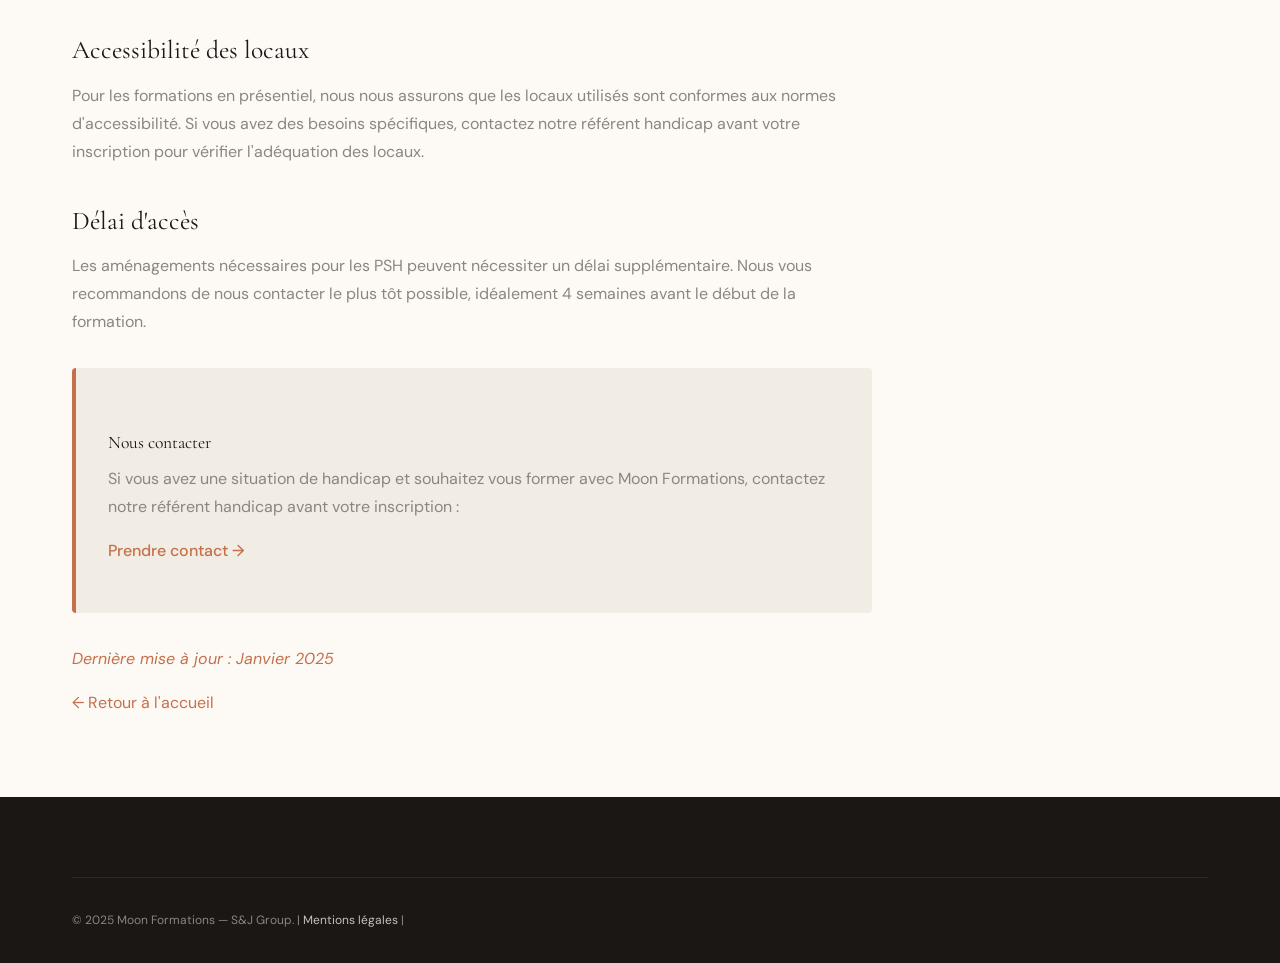
==== commit 8947b19a: "Add files via upload" ====
--- a/accessibilite.html
+++ b/accessibilite.html
@@ -1,6 +1,21 @@
 <!DOCTYPE html>
 <html lang="fr">
 <head>
+  <!-- Google tag (gtag.js) -->
+  <script async src="https://www.googletagmanager.com/gtag/js?id=G-QLVXW8SR63"></script>
+  <script>
+    window.dataLayer = window.dataLayer || [];
+    function gtag(){dataLayer.push(arguments);}
+    gtag('js', new Date());
+    gtag('config', 'G-QLVXW8SR63');
+  </script>
+
+  <script>
+    window.dataLayer = window.dataLayer || [];
+    function gtag(){dataLayer.push(arguments);}
+    gtag('js', new Date());
+    gtag('config', 'G-QLVXW8SR63');
+  </script>
   <meta charset="UTF-8">
   <meta name="viewport" content="width=device-width, initial-scale=1.0">
   <title>Accessibilité Handicap — Moon Formations</title>
@@ -12,7 +27,7 @@
 <body>
   <nav class="navbar" id="navbar">
     <div class="nav-container">
-      <a href="index.html" class="nav-logo"><span class="logo-moon">MOON</span><span class="logo-formations">FORMATIONS</span></a>
+      <a href="index.html" class="nav-logo"><img src="logo.png" alt="Moon Formations" class="nav-logo-img"></a>
       <ul class="nav-menu"><li><a href="catalogue.html" class="nav-link">Formations</a></li><li><a href="contact.html" class="nav-cta">Contact</a></li></ul>
     </div>
   </nav>
@@ -25,7 +40,7 @@
 
     <h2>Référent handicap</h2>
     <p>Moon Formations dispose d'un référent handicap dédié. Ce référent est votre interlocuteur privilégié pour toute question relative à l'accessibilité de nos formations :</p>
-    <p><strong>Contact référent handicap :</strong><br>Email : handicap@moon-formations.fr<br>Téléphone : [À compléter]</p>
+    <p><strong>Contact référent handicap :</strong><br>Email : <a href="/cdn-cgi/l/email-protection" class="__cf_email__" data-cfemail="96fef7f8f2fff5f7e6d6fbf9f9f8bbf0f9e4fbf7e2fff9f8e5b8f0e4">[email&#160;protected]</a><br>Téléphone : [À compléter]</p>
 
     <h2>Démarche d'accompagnement</h2>
     <p>Pour chaque apprenant en situation de handicap, nous mettons en place une démarche personnalisée :</p>
@@ -70,7 +85,4 @@
     <p style="margin-top:2rem;"><em>Dernière mise à jour : Janvier 2025</em></p>
     <p><a href="index.html" style="color:var(--terracotta)">← Retour à l'accueil</a></p>
   </div></div>
-  <footer class="footer"><div class="container"><div class="footer-bottom"><p>© 2025 Moon Formations — S&J Group. | <a href="mentions-legales.html" style="color:var(--gris-light)">Mentions légales</a> | <a href="cgv.html" style="color:var(--gris-light)">CGV</a></p></div></div></footer>
-  <script src="script.js"></script>
-</body>
-</html>
+  <footer class="footer"><div class="container"><div class="footer-bottom"><p>© 2025 Moon Formations — S&J Group. | <a href="mentions-legales.html" style="color:var(--gris-light)">Mentions légales</a> | <a hre
